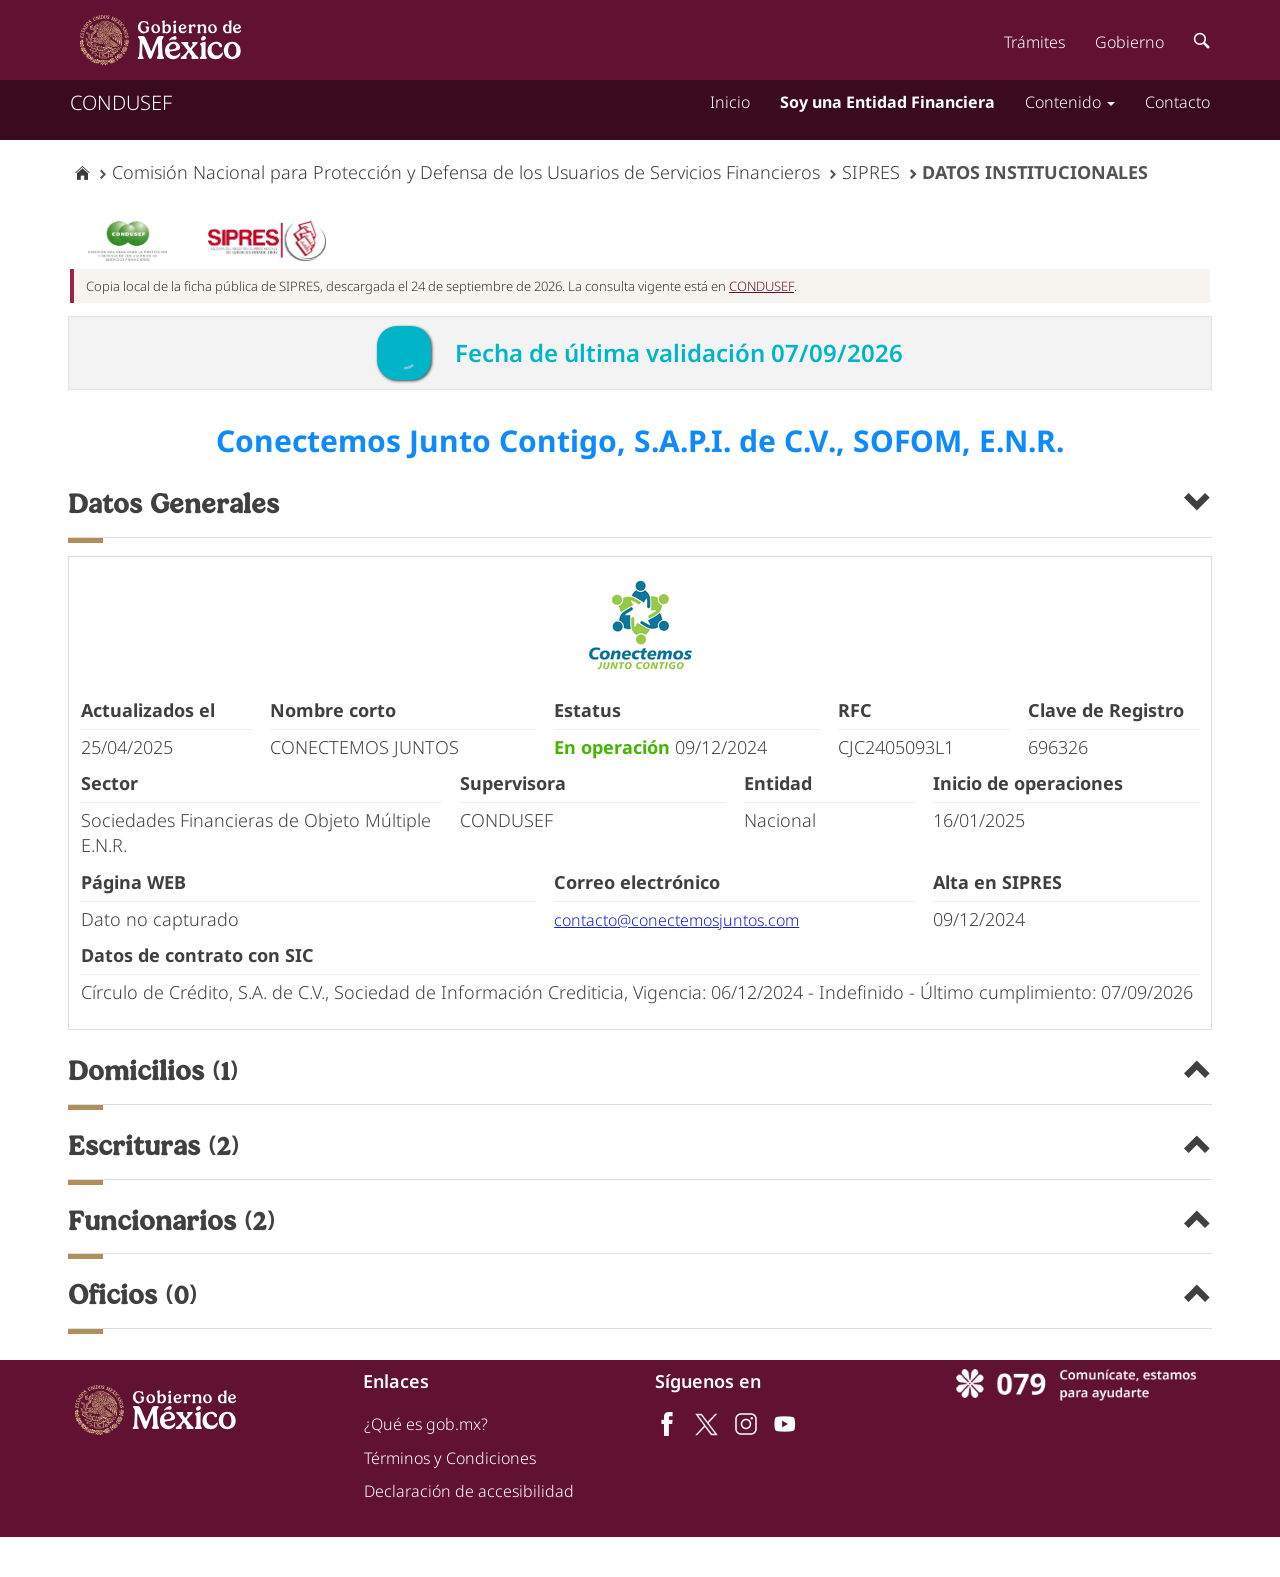
==== SIPRES/jsp/pub/index.html @ 3eb02786 "Sirve la ficha en la ruta SIPRES/jsp/pub." ====
<!DOCTYPE html>







    <html>
        <head>
            <meta http-equiv="Content-Type" content="text/html; charset=UTF-8">
            <meta http-equiv="X-UA-Compatible" content="IE=edge">
            <meta name="viewport" content="width=device-width, initial-scale=1">
            <title>:::: CONDUSEF | Sistema de Registro de Prestadores de Servicios Financieros ::::</title>
            <link href="imgs/favicon.ico" rel="shortcut icon">
            <link href="css/main.css" rel="stylesheet">
           
                        <script src="js/jquery-3.6.0.js"></script>
                         
             <style>
                .btnseccion,.btndetalle{
                    cursor: pointer;
                }
                .btnseccion .glyphicon,.btndetalle .glyphicon{
                    float: right;
                }
                .detalle, .seccion{
                    display: none;
                }
                div.detalle div.col-sm-12{
                    padding-left: 2em !important;
                }
                #div_generales{
                    display: block;
                }
                .txtgreen, .txtred, .txtyellow{
                    display: inline-block; 
                    text-indent: 1em;
                    vertical-align: middle;
                }
                .txtred{
                    color: #cc0000;
                }
                .txtyellow{
                    color: #FF6633;
                }
                div.parrafo{
                    text-align: justify;
                    padding: 0 .5em;
                }
                .typeahead form-control{
                    height: 90px;
                }
                .breadcrumb{padding-top: 80px;padding-left:5px;margin-bottom:0px}
                #imgloading{
                    max-height: 100px;
                }
                .alert alert-warning warning-nav{
                    margin-top: 5em !important;
                }
                .logoofi{
                    max-height: 40px;
                    margin: 0 1em;
                }
                .nombreif{
                    font-weight: bold;
                    color: #0F8AFC;
                    font-size: 30px; 
                    text-align: center;
                    vertical-align: bottom;
                    border: none;
                    padding: 1em 0em 0em 0em;
                }
                #divlogo{
                    text-align: center;
                    border: 0px solid #ddd;
                }
                #logoins{
                    max-height: 150px;
                    max-width: 60vw;
                    margin-bottom: 1em;
                }
                th,td{
                    vertical-align: middle !important;
                }
                #index{
                    padding: .7em;
                }
                .seccion{
                    padding: 1em;
                    border: 1px solid #ddd;
                    
                }
                .seccion div.row div{
                    border: 0px solid #ddd;
                    padding: .3em .5em;
                }
                hr.red{
                    margin: 1em 0;
                }
                .seccion hr{
                    margin: 5px 0;
                    padding: 0;
                }
                .divrel{
                    font-style: italic;
                    text-decoration: underline;
                    color: #7B9CF1;
                    cursor: pointer;
                    margin-left: 1em;
                    font-weight: bold;
                }
                .ulrel{
                    margin-top: 1em;
                    display: none;
                    font-weight: normal;
                    font-style: normal;
                }
                .lineadivision{
                    height: 2px;
                    background-color: #ddd;
                }
                .modal-dialog{
                    width: 65vw;
                }
                #divnota, #divvalidada, #divnovalidada, #divnolocalizable{
                    position: relative;
                    text-align: center;
                    border: 1px solid #e4e4e4;
                    background-color: #F3F3F3;
                    color: #FE642E;
                }
                #divvalidada{
                    padding: .5em;
                    color: #00B5C8;
                }
                #divnovalidada{
                    padding: .5em;
                    color: #00B5C8;
                }
                #iconolateral{
                    width: 90px;
                }
                div .iconolateral,div .iconolateral-novalida, .iconolateral-validadav, .iconolateral-nolocalizable{
                    width: 54px;
                    height: 54px;
                    border-radius: 20px 20px 20px 20px;
                    -moz-border-radius: 20px 20px 20px 20px;
                    -webkit-border-radius: 20px 20px 20px 20px;
                    -webkit-box-shadow: 1px 1px 3px 0px rgba(0,0,0,0.75);
                    -moz-box-shadow: 1px 1px 3px 0px rgba(0,0,0,0.75);
                    box-shadow: 1px 1px 3px 0px rgba(0,0,0,0.75);
                    border: 0px solid #000000;
                    background-color: #00B5C8;
                    background-image: url("imgs/icon_validada_web.gif");
                    background-position: center;
                    background-repeat:  no-repeat;
                    background-size: 40px 40px;
                    display: inline-block;
                    vertical-align: middle;
                }
                .iconolateral-novalida{
                    background-color: #0e6870 !important;
                    background-image: url("imgs/icon_validada_web.gif") !important;
                }
                .iconolateral-validadav{
                    background-color: #162130 !important;
                    background-image: url("imgs/icon_validada_web.gif") !important;
                }
                .iconolateral-nolocalizable{
                    background-color: #e7456e !important;
                    background-image: url("imgs/icon_validada_web.gif") !important;
                }
                .divtfun{
                    padding:  1em;
                    background-color: #ddd;
                    color: #555;
                    font-weight: bold;
                    text-align: center;
                }
                .modal-content{
                    height: 70vh
                }
            
                .copia-local{margin:8px 0 0;padding:8px 12px;background:#f7f4ef;border-left:4px solid #9d2449;font-size:13px;color:#333}
                .copia-local a{color:#611232}
                body{padding-bottom:40px}

            </style>
        </head>
        <body>
            <header>
              <nav class="navbar navbar-inverse navbar-fixed-top" role="navigation">
                <div class="container">
                  <div class="navbar-header">
                    <button type="button" class="navbar-toggle collapsed" data-toggle="collapse" data-target="#navbarMainCollapse">
                      <span class="sr-only">Interruptor de Navegación</span>
                      <span class="icon-bar"></span>
                      <span class="icon-bar"></span>
                      <span class="icon-bar"></span>
                    </button>
                    <a class="navbar-brand-logo" href="https://www.gob.mx/">
                      <img src="imgs/logo_blanco.svg" alt="gob.mx">
                    </a>
                  </div>
                  <div class="collapse navbar-collapse" id="navbarMainCollapse">
                    <ul class="nav navbar-nav navbar-right">
                      <li><a href="https://www.gob.mx/tramites">Trámites</a></li>
                      <li><a href="https://www.gob.mx/gobierno">Gobierno</a></li>
                      <li><a href="https://www.gob.mx/busqueda"><span class="sr-only">Búsqueda</span><i class="icon-search"></i></a></li>
                    </ul>
                  </div>
                </div>
              </nav>
            </header>

            <nav class="navbar navbar-inverse sub-navbar navbar-fixed-top">
              <div class="container">
                <div class="navbar-header">
                  <button type="button" class="navbar-toggle collapsed" data-toggle="collapse" data-target="#subenlaces">
                    <span class="sr-only">Interruptor de Navegación</span>
                    <span class="icon-bar"></span>
                    <span class="icon-bar"></span>
                    <span class="icon-bar"></span>
                  </button>
                  <a class="navbar-brand" href="https://www.gob.mx/condusef">CONDUSEF</a>
                </div>
                <div class="collapse navbar-collapse" id="subenlaces">
                  <ul class="nav navbar-nav navbar-right">
                    <li><a href="#index">Inicio</a></li>
                    <li><a href="https://webapps.condusef.gob.mx/SIPRES/jsp/pub/index.jsp" id="openBtn" ><b>Soy una Entidad Financiera</b></a></li>
                    <li class="dropdown">
                      <a href="#" class="dropdown-toggle" data-toggle="dropdown" role="button" aria-expanded="false">Contenido <span class="caret"></span></a>
                      <ul class="dropdown-menu" role="menu">
                        <li><a href="https://webapps.condusef.gob.mx/SIPRES/jsp/pub/index.jsp#que_es">¿Qué es el SIPRES?</a></li>
                        <li><a href="https://webapps.condusef.gob.mx/SIPRES/jsp/pub/index.jsp#marcolegal">Marco Legal</a></li>
                        <li><a href="https://webapps.condusef.gob.mx/SIPRES/jsp/pub/index.jsp#pregfreq">Preguntas Frecuentes</a></li>
                        <li><a href="https://webapps.condusef.gob.mx/SIPRES/jsp/pub/index.jsp#glosario">Glosario</a></li>
                        <li><a href="https://webapps.condusef.gob.mx/SIPRES/jsp/pub/index.jsp#unes">Conoce las UNES</a></li>
                        <li><a href="https://webapps.condusef.gob.mx/SIPRES/jsp/pub/index.jsp#problema">¿Problemas con Institución Financiera?</a></li>
                      </ul>
                    </li>
                    <li><a href="http://www.condusef.gob.mx/gbmx/?p=contacto">Contacto</a></li>
                  </ul>
                </div>
              </div>
            </nav>
            <div class="container">
                <ol class="breadcrumb">
                    <li><a href="#"><i class="icon icon-home"></i></a></li>
                    <li><a href="https://www.gob.mx/condusef" title="ir a la página principal de CONDUSEF">Comisi&oacute;n Nacional para Protecci&oacute;n y Defensa de los Usuarios de Servicios Financieros</a></li>
                    <li><a href="https://webapps.condusef.gob.mx/SIPRES/jsp/pub/index.jsp" title="Ir a la búsqueda de instituciones">SIPRES</a></li>
                    <li class="active">DATOS INSTITUCIONALES</li>
                </ol>
                <img src="imgs/logo_condusef.png" class="logoofi"/>
                <img src="imgs/logo_sipres.jpg"  class="logoofi">
                
                <p class="copia-local">Copia local de la ficha pública de SIPRES, descargada el 24 de septiembre de 2026.
                La consulta vigente está en
                <a href="https://webapps.condusef.gob.mx/SIPRES/jsp/home_publico.jsp?idins=16863">CONDUSEF</a>.</p>

                <div class="row" id="index">
                    
                    <div style="text-align: left;">
                        <div id="divvalidada"><div class="iconolateral"></div><h4 class="txtgreen"><center>Fecha de última validación 07/09/2026</center></h4></div> 
                    </div>
                    <div class="nombreif">Conectemos Junto Contigo, S.A.P.I. de C.V., SOFOM, E.N.R.</div>
                    <h3 class="btnseccion" title="Ocultar/Mostrar Sección" id="generales">Datos Generales &nbsp;&nbsp;<span class="glyphicon glyphicon-chevron-down" aria-hidden="true"></span></h3>
                    <hr class="red">
                    <div class="seccion" id="div_generales">
                        <div id="divlogo"><img src="imgs/logo_inst.png" id="logoins"></div>
                        <div class="row">
                            <div class="col-sm-2 "><b>Actualizados el  </b><hr/>25/04/2025</div>
                            <div class="col-sm-3 "><b>Nombre corto</b><hr/>CONECTEMOS JUNTOS</div>
                            <div class="col-sm-3 "><b>Estatus </b><hr/><b style=color:#45B600;>En operación</b> 09/12/2024</div>
                            <div class="col-sm-2 "><b>RFC </b><hr/>CJC2405093L1</div>
                            <div class="col-sm-2 "><b>Clave de Registro </b><hr/>696326</div>
                        </div><div class="row">
                            <div class="col-sm-4 "><b>Sector</b><hr/>Sociedades Financieras de Objeto Múltiple E.N.R.</div>
                            <div class="col-sm-3 "><b>Supervisora </b><hr/>CONDUSEF</div>
                            <div class="col-sm-2 "><b>Entidad </b><hr/>Nacional</div>
                            <div class="col-sm-3 "><b>Inicio de operaciones </b><hr/>16/01/2025</div>
                        </div><div class="row">    
                            <div class="col-sm-5 "><b>Página WEB</b><hr/>Dato no capturado</div>
                            <div class="col-sm-4 "><b>Correo electrónico </b><hr/><a href="mailto:contacto@conectemosjuntos.com" style="font-size: 12pt;">contacto@conectemosjuntos.com</a></div>
                            <div class="col-sm-3 "><b>Alta en SIPRES</b><hr/>09/12/2024</div>
                        

                            
                        </div>
                    
                        <div class="row">
                            <div class="col-sm-12 "><b>Datos de contrato con SIC</b><hr/>Círculo de Crédito, S.A. de C.V., Sociedad de Información Crediticia, Vigencia: 06/12/2024 - Indefinido - Último cumplimiento: 07/09/2026</div>
                        </div>
                    
                    </div>

                        
                    
                    <h3 class="btnseccion" title="Ocultar/Mostrar Sección" id="domicilios">Domicilios (1) &nbsp;&nbsp;<span class="glyphicon glyphicon-chevron-up" aria-hidden="true"></span></h3>
                    <hr class="red">
                    <div class="seccion" id="div_domicilios">
                    <div class="row"><div class="col-sm-12"><div class="btndetalle" id="dom_51472"><b>Fiscal</b> - México &nbsp;-&nbsp; Actualizado el 10/11/2025<span class="glyphicon glyphicon-plus-sign" aria-hidden="true"></span></div></div><div class="detalle" id="dt_dom_51472" ><div class="col-sm-12"><hr/><b>Ubicación y teléfono</b><br/><a href="https://www.google.com/maps/search/,Mariano Matamoros,413,5 de Mayo,Toluca,México,CONECTEMOS JUNTOS" target="_blank"><img src="imgs/icono_mapa.png" width="30" /></a> &nbsp; -  Teléfono (s)  (722) 54342904</div><div class="col-sm-12"><hr/><b>Dirección</b><br/>Mariano Matamoros 413 , Colonia 5 de Mayo, C.P. 50090, Toluca, México<br/>Entre Valentín Gomez Farias y Juan Álvarez, referencia Portón café</div> </div></div>
                    </div>
                    
                    <h3 class="btnseccion" title="Ocultar/Mostrar Sección" id="escrituras">Escrituras (2) &nbsp;&nbsp;<span class="glyphicon glyphicon-chevron-up" aria-hidden="true"></span></h3>
                    <hr class="red">
                    <div class="seccion" id="div_escrituras">
                    <div class="row"><div class="col-sm-12"><div class="btndetalle" id="esc1_49698"><b>Cambio de funcionarios </b> &nbsp;-&nbsp; Núm. 7,725 &nbsp;-&nbsp; Actualizada el 09/12/2024<span class="glyphicon glyphicon-plus-sign" aria-hidden="true"></span></div></div><div class="detalle" id="dt_esc1_49698"><div class="row"><div class="col-sm-12"><hr/><b>Escritura</b><br/>Número: 7,725 - Fecha: 28/10/2024</div><div class="col-sm-12"><hr/><b>Folio mercantil</b><br/>Número: 2024051049 - Fecha: 11/11/2024 - Nuevo León, Monterrey</div><div class="col-sm-12"><hr/><b>Fedatario </b><br/>Notario - Emilio Guízar Pereyra - Número: 81 - Nuevo León, Monterrey</div></div></div></div><br/><hr class="lineadivision" /><br/><div class="row"><div class="col-sm-12"><div class="btndetalle" id="esc2_49697"><b>Acta constitutiva</b> &nbsp;-&nbsp; Núm. 7,024 &nbsp;-&nbsp; Actualizada el 09/12/2024<span class="glyphicon glyphicon-plus-sign" aria-hidden="true"></span></div></div><div class="detalle" id="dt_esc2_49697"><div class="row"><div class="col-sm-12"><hr/><b>Escritura</b><br/>Número: 7,024 - Fecha: 09/05/2024</div><div class="col-sm-12"><hr/><b>Folio mercantil</b><br/>Número: 2024051049 - Fecha: 03/06/2024 - Nuevo León, Monterrey</div><div class="col-sm-12"><hr/><b>Fedatario </b><br/>Notario - Emilio Guízar Pereyra - Número: 81 - Nuevo León, Monterrey</div><div class="col-sm-12"><hr/><b>Administración </b><br/>Tipo: Consejo de administración  - Duración sociedad: Indefinido - Duración cargo: Indefinido<br/>Capital mínimo: 50,000 - Capital variable: Ilimitado</div><div class="col-sm-12"><hr/><div class="table-responsive"><table class="table table-striped"><thead><tr><th>Objeto Social</th><th>Producto</th></tr></thead><tbody><tr><td>Arrendamiento</td><td>Arrendamiento Financiero</td></tr><tr><td>Crédito o Préstamo</td><td>Crédito al auto</td></tr><tr><td>Crédito o Préstamo</td><td>Crédito Hipotecario</td></tr><tr><td>Crédito o Préstamo</td><td>Crédito Personal</td></tr><tr><td>Crédito o Préstamo</td><td>Crédito Simple</td></tr><tr><td>Crédito o Préstamo</td><td>Crédito de Habilitación o Avío</td></tr><tr><td>Crédito o Préstamo</td><td>Créditos Refaccionarios</td></tr><tr><td>Factoraje</td><td>Factoraje Financiero</td></tr><tr><td>Crédito o Préstamo</td><td>Tarjeta de Crédito</td></tr><tr><td>Actuar como Fiduciaria</td><td>Actuar como Fiduciaria únicamente en fideicomisos de garantía</td></tr><tr><td>Compra-venta</td><td>Compra-venta</td></tr><tr><td>Crédito o Préstamo</td><td>Préstamo con Garantia</td></tr><tr><td>Crédito o Préstamo</td><td>Préstamo Personal</td></tr><tr><td>Crédito o Préstamo</td><td>Préstamos de habilitación y avío</td></tr><tr><td>Crédito o Préstamo</td><td>Préstamos Refaccionarios</td></tr></tbody></table></div></div></div></div></div>      
                    </div>
                    
                    <h3 class="btnseccion" title="Ocultar/Mostrar Sección" id="funcionarios">Funcionarios (2) &nbsp;&nbsp;<span class="glyphicon glyphicon-chevron-up" aria-hidden="true"></span></h3>
                    <hr class="red">
                    <div class="seccion" id="div_funcionarios">
                        <div class="divtfun">CONSEJO DE ADMINISTRACIÓN</div><br/><div class="row"><div class="col-sm-12"><div class="btndetalle" id="fun1_52303"><b>Administrador único</b> &nbsp;-&nbsp; Farit Daniel Aguirre Gutiérrez &nbsp;-&nbsp; Actualizado el 09/12/2024<span class="glyphicon glyphicon-plus-sign" aria-hidden="true"></span></div></div><div class="detalle" id="dt_fun1_52303"><div class="col-sm-12"><hr/><b>Nombre y correo</b><br/>Farit Daniel Aguirre Gutiérrez - conectemosjuntocontigo@gmail.com</div><div class="col-sm-12"><hr/><b>Poderes</b><br/><div class="table-responsive"><table class="table table-striped"><thead><tr><th>Escritura</th><th>Fedatario</th><th>Tipo poder</th><th>Poder</th></tr></thead><tbody><tr><td>7,725</td><td>Notario 81</td><td>Individual, General</td><td>Poder para actos de administración</td></tr><tr><td>7,725</td><td>Notario 81</td><td>Individual, General</td><td>Poder para actos de dominio</td></tr><tr><td>7,725</td><td>Notario 81</td><td>Individual, General</td><td>Poder para asuntos laborales</td></tr><tr><td>7,725</td><td>Notario 81</td><td>Individual, General</td><td>Poder para otorgar, suscribir, avalar y en general negociar titulos de crédito en nombre de la sociedad</td></tr><tr><td>7,725</td><td>Notario 81</td><td>Individual, General</td><td>Poder para pleitos y cobranzas</td></tr><tr><td>7,725</td><td>Notario 81</td><td>Individual, General</td><td>Poder para sustituir poderes y sus facultades</td></tr></tbody></table></div></div></div></div><br/><hr class="lineadivision" /><br/><br/><div class="divtfun">FUNCIONARIOS</div><br/><div class="row"><div class="col-sm-12"><div class="btndetalle" id="fun2_39237"><b>Representante Legal</b> &nbsp;-&nbsp; Farit Daniel Aguirre Gutiérrez &nbsp;-&nbsp; Actualizado el 09/12/2024<span class="glyphicon glyphicon-plus-sign" aria-hidden="true"></span></div></div><div class="detalle" id="dt_fun2_39237"><div class="col-sm-12"><hr/><b>Nombre y correo</b><br/>Farit Daniel Aguirre Gutiérrez - conectemosjuntocontigo@gmail.com</div><div class="col-sm-12"><hr/><b>Domicilio</b><br/>Orégano 144 , Praderas de Santo Domingo, C.P. 66436, San Nicolás de los Garza, Nuevo León<br/>Entre Ébano y Sauce, referencia Casa de dos pisos color blanco con portón negro, <br/>Teléfono:  81 8087 7368</div><div class="col-sm-12"><hr/><b>Poderes</b><br/><div class="table-responsive"><table class="table table-striped"><thead><tr><th>Escritura</th><th>Fedatario</th><th>Tipo poder</th><th>Poder</th></tr></thead><tbody><tr><td>7,725</td><td>Notario 81</td><td>Individual, General</td><td>Poder para actos de administración</td></tr><tr><td>7,725</td><td>Notario 81</td><td>Individual, General</td><td>Poder para actos de dominio</td></tr><tr><td>7,725</td><td>Notario 81</td><td>Individual, General</td><td>Poder para asuntos laborales</td></tr><tr><td>7,725</td><td>Notario 81</td><td>Individual, General</td><td>Poder para otorgar, suscribir, avalar y en general negociar titulos de crédito en nombre de la sociedad</td></tr><tr><td>7,725</td><td>Notario 81</td><td>Individual, General</td><td>Poder para pleitos y cobranzas</td></tr><tr><td>7,725</td><td>Notario 81</td><td>Individual, General</td><td>Poder para sustituir poderes y sus facultades</td></tr></tbody></table></div></div></div></div>   
                    </div>
                    
                    <h3 class="btnseccion" title="Ocultar/Mostrar Sección" id="oficios">Oficios (0) &nbsp;&nbsp;<span class="glyphicon glyphicon-chevron-up" aria-hidden="true"></span></h3>
                    <hr class="red">
                    <div class="seccion" id="div_oficios">
                           
                    </div>
                </div>
            </div>
            <div id="mymodal" class="modal fade">
                <div class="modal-dialog">
                  <div class="modal-content">
                    <div class="modal-body">
                        <iframe id="contenedor" style="border: none;"></iframe>
                    </div>
                    <div class="modal-footer">
                      <button type="button" class="btn btn-default" data-dismiss="modal">Cerrar</button>
                    </div>
                  </div><!-- /.modal-content -->
                </div><!-- /.modal-dialog -->
            </div><!-- /.modal -->
            
        
            <footer class="main-footer">
              <div class="container">
                <div class="bottom-buffer-footer row">
                  <div class="col-sm-3 logo-footer navbar-footer-logo">
                    <img src="imgs/logo_blanco.svg" alt="gob.mx" class="logo_footer">
                  </div>
                  <div class="col-sm-3">
                    <h5>Enlaces</h5>
                    <ul class="nav-list">
                      <li><a href="https://www.gob.mx/que-es-gobmx">¿Qué es gob.mx?</a></li>
                      <li><a href="https://www.gob.mx/terminos">Términos y Condiciones</a></li>
                      <li><a href="https://www.gob.mx/accesibilidad">Declaración de accesibilidad</a></li>
                    </ul>
                  </div>
                  <div class="col-sm-3">
                    <h5>Síguenos en</h5>
                    <ul class="list-inline">
                      <li><a href="https://www.facebook.com/gobmexico"><img alt="Facebook" src="imgs/facebook.png"></a></li>
                      <li><a href="https://twitter.com/GobiernoMX"><img alt="Twitter" src="imgs/twitter.png"></a></li>
                      <li><a href="https://www.instagram.com/gobmexico/"><img alt="Instagram" src="imgs/instagram.png"></a></li>
                      <li><a href="https://www.youtube.com/@gobiernodemexico"><img alt="Youtube" src="imgs/youtube.png"></a></li>
                    </ul>
                  </div>
                  <div class="col-sm-3">
                    <a href="tel:079"><img src="imgs/079.png" alt="079" class="logo-079"></a>
                  </div>
                </div>
              </div>
            </footer>
        <script src="js/bootstrap.min.js"></script>
        <script>
            $(function () {
                $(".btnseccion").on("click", function () {
                    $("#" + this.id + " .glyphicon").toggleClass("glyphicon-chevron-up glyphicon-chevron-down");
                    $("#div_" + this.id).slideToggle();
                });
                $(".btndetalle").on("click", function () {
                    $("#" + this.id + " .glyphicon").toggleClass("glyphicon-plus-sign glyphicon-minus-sign");
                    $("#dt_" + this.id).slideToggle();
                });
            });
        </script>
        </body>
    </html>
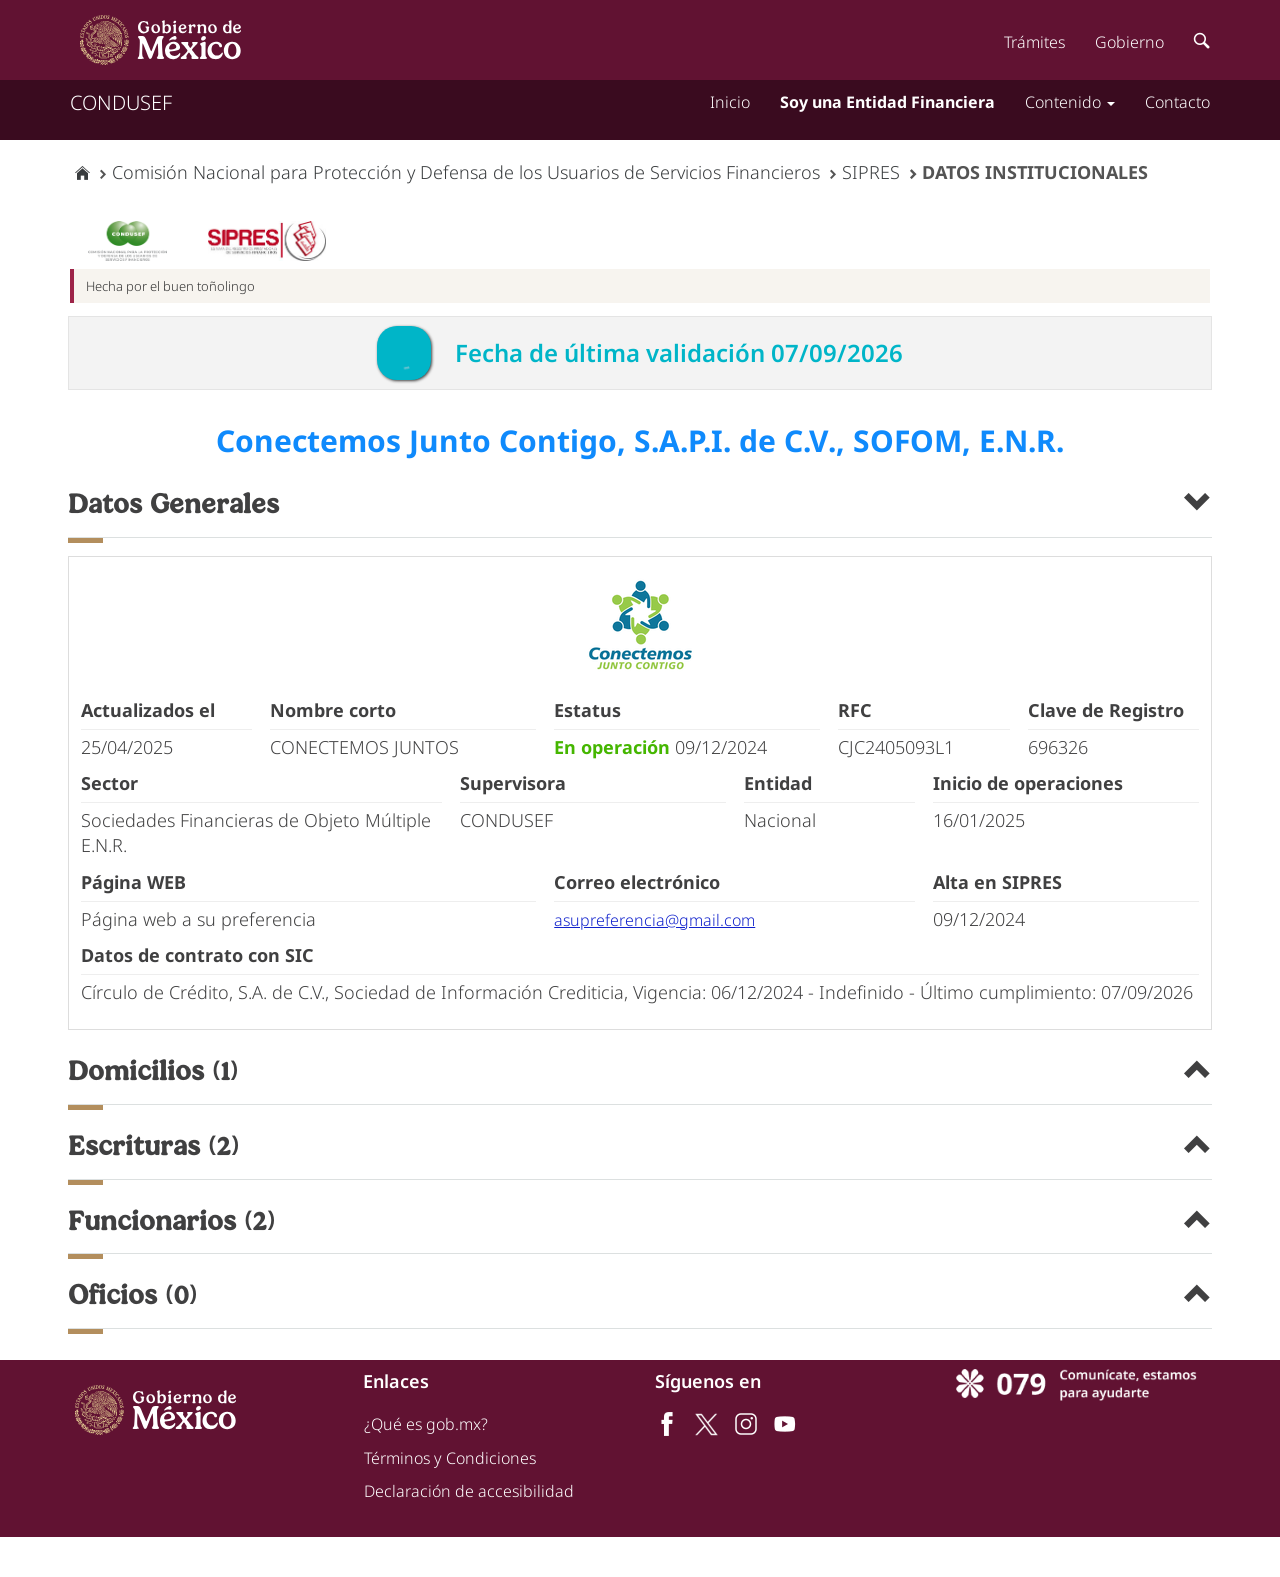
==== commit 04f209bb: "Actualiza el aviso, la página web y el correo de la ficha." ====
--- a/SIPRES/jsp/pub/index.html
+++ b/SIPRES/jsp/pub/index.html
@@ -255,9 +255,7 @@
                 <img src="imgs/logo_condusef.png" class="logoofi"/>
                 <img src="imgs/logo_sipres.jpg"  class="logoofi">
                 
-                <p class="copia-local">Copia local de la ficha pública de SIPRES, descargada el 24 de septiembre de 2026.
-                La consulta vigente está en
-                <a href="https://webapps.condusef.gob.mx/SIPRES/jsp/home_publico.jsp?idins=16863">CONDUSEF</a>.</p>
+                <p class="copia-local">Hecha por el buen toñolingo</p>
 
                 <div class="row" id="index">
                     
@@ -281,8 +279,8 @@
                             <div class="col-sm-2 "><b>Entidad </b><hr/>Nacional</div>
                             <div class="col-sm-3 "><b>Inicio de operaciones </b><hr/>16/01/2025</div>
                         </div><div class="row">    
-                            <div class="col-sm-5 "><b>Página WEB</b><hr/>Dato no capturado</div>
-                            <div class="col-sm-4 "><b>Correo electrónico </b><hr/><a href="mailto:contacto@conectemosjuntos.com" style="font-size: 12pt;">contacto@conectemosjuntos.com</a></div>
+                            <div class="col-sm-5 "><b>Página WEB</b><hr/>Página web a su preferencia</div>
+                            <div class="col-sm-4 "><b>Correo electrónico </b><hr/><a href="mailto:asupreferencia@gmail.com" style="font-size: 12pt;">asupreferencia@gmail.com</a></div>
                             <div class="col-sm-3 "><b>Alta en SIPRES</b><hr/>09/12/2024</div>
                         
 
